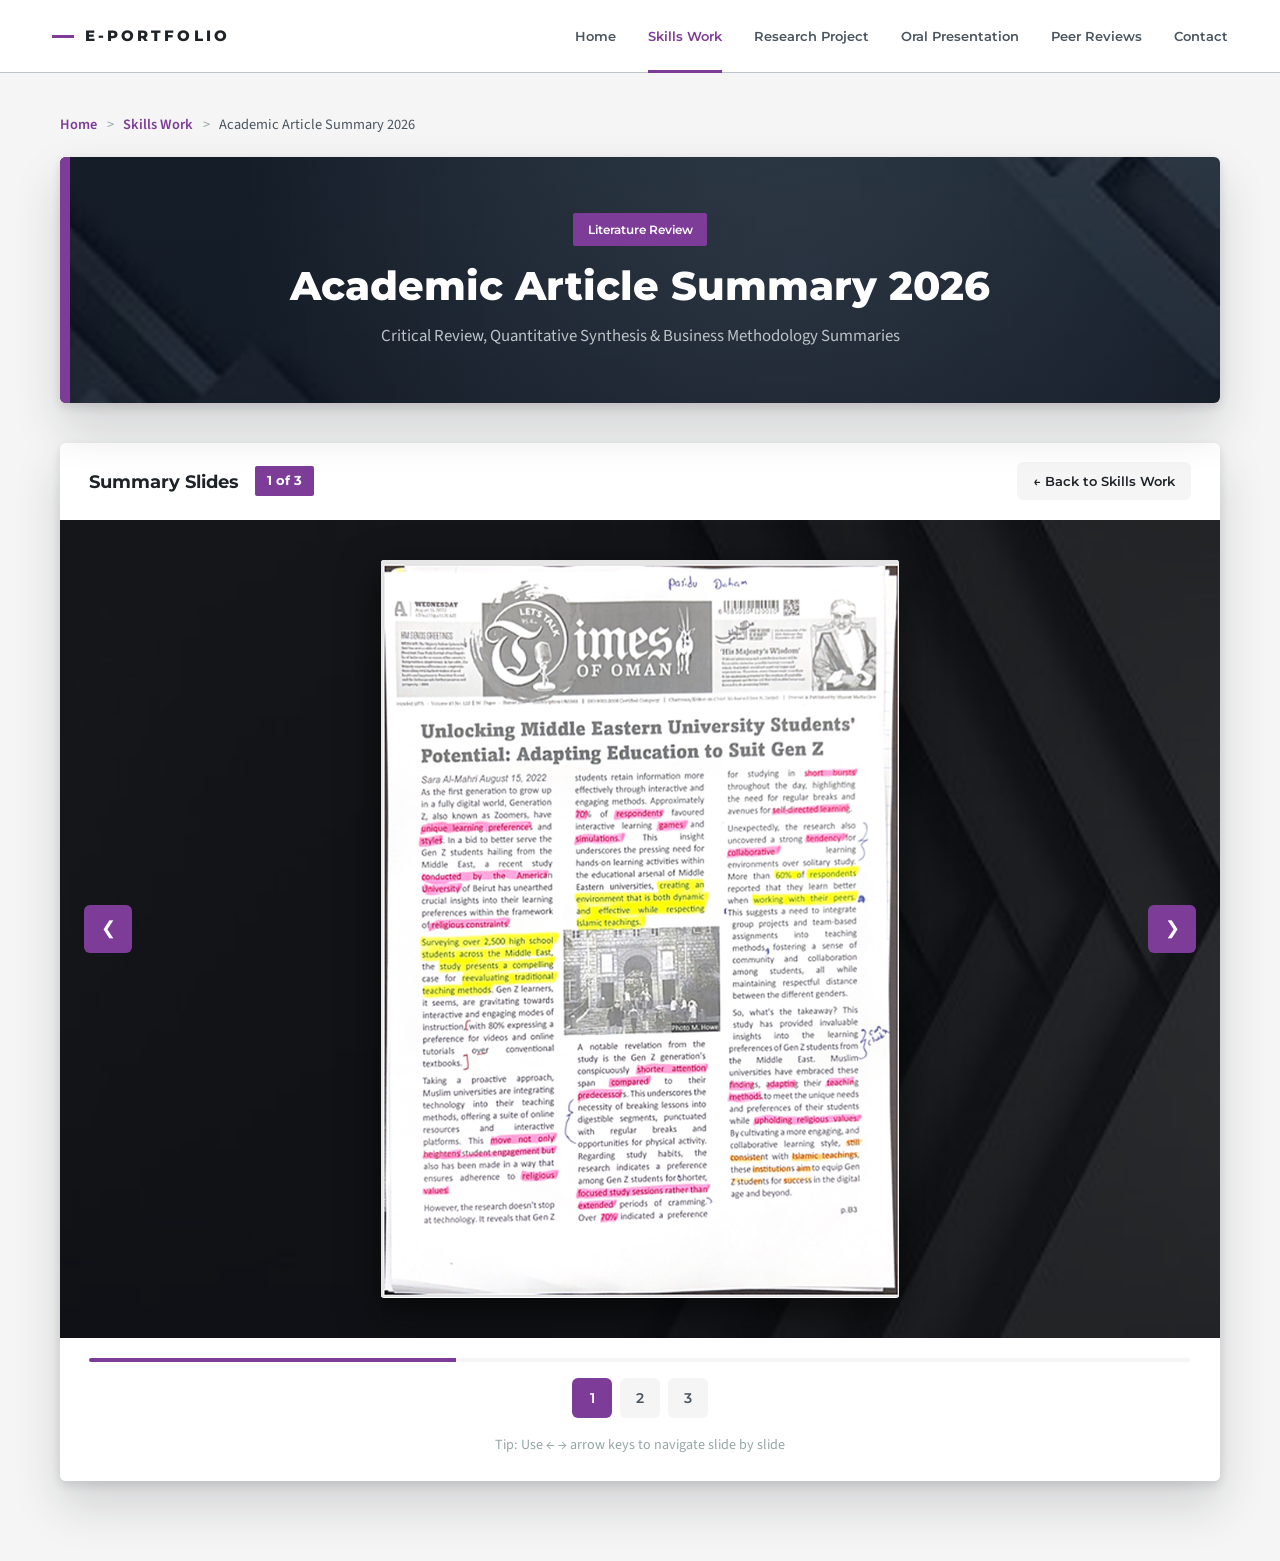
==== academic-summary.html @ 70c5aedc "Build multi-page academic e-portfolio Adds the complete responsive e-portfolio with shared styling, " ====
<!DOCTYPE html>
<html lang="en">
<head>
  <meta charset="UTF-8" />
  <meta name="viewport" content="width=device-width, initial-scale=1.0" />
  <title>Academic Article Summary (2026) | Pasidu Daham Senasighe</title>

  <link rel="preconnect" href="https://fonts.googleapis.com" />
  <link rel="preconnect" href="https://fonts.gstatic.com" crossorigin />
  <link href="https://fonts.googleapis.com/css2?family=Montserrat:wght@500;600;700;800&family=Source+Sans+3:wght@400;500;600;700&display=swap" rel="stylesheet" />

  <link rel="stylesheet" href="style.css" />
</head>
<body>

  

  <header class="navbar" id="navbar">
    <div class="nav-container">
      <nav class="nav-links" id="navLinks" aria-label="Main Navigation">
        <a href="index.html" class="nav-link">Home</a>
        <a href="skills-work.html" class="nav-link active">Skills Work</a>
        <a href="research-project.html" class="nav-link">Research Project</a>
        <a href="oral-presentation.html" class="nav-link">Oral Presentation</a>
        <a href="peer-reviews.html" class="nav-link">Peer Reviews</a>
        <a href="contact.html" class="nav-link">Contact</a>
      </nav>

      <div class="nav-brand">
        <a href="index.html" class="brand-link">
          <span class="brand-title">E-PORTFOLIO</span>
        </a>
      </div>

      <button class="menu-toggle" id="menuToggle" aria-label="Toggle navigation menu" aria-expanded="false">
        <span class="bar"></span>
        <span class="bar"></span>
        <span class="bar"></span>
      </button>
    </div>
  </header>

  <main class="page-wrapper">
    <div class="content-container">
      
      <!-- Breadcrumb Navigation -->
      <nav class="breadcrumb-nav" aria-label="Breadcrumb">
        <a href="index.html">Home</a>
        <span class="breadcrumb-separator">&gt;</span>
        <a href="skills-work.html">Skills Work</a>
        <span class="breadcrumb-separator">&gt;</span>
        <span>Academic Article Summary 2026</span>
      </nav>

      <div class="page-header-center">
        <span class="page-title-badge">Literature Review</span>
        <h1 class="page-tagline">Academic Article Summary 2026</h1>
        <p class="page-subtext">Critical Review, Quantitative Synthesis & Business Methodology Summaries</p>
      </div>

      <!-- Slide-by-Slide Container for 3 Summaries -->
      <div class="slide-deck-container doc-deck" id="academicSummaryDeck">
        <div class="slide-deck-header">
          <div class="slide-deck-title-group">
            <h2 class="deck-title">Summary Slides</h2>
            <span class="deck-counter">1 of 3</span>
          </div>

          <div class="deck-actions">
            <a href="skills-work.html" class="deck-btn">&larr; Back to Skills Work</a>
          </div>
        </div>

        <div class="slide-stage">
          <button type="button" class="stage-arrow left" aria-label="Previous Summary Part">&#10094;</button>

          <div class="slide-display-frame">
            <img 
              src="images/sum1.png" 
              alt="Academic Article Summary - Part 1" 
              class="slide-real-img"
            />
            
            <div class="slide-placeholder-card" style="display: none;">
              <div class="placeholder-icon">📑</div>
              <h3 class="placeholder-title">Academic Article Summary - Part 1</h3>
              <div class="placeholder-path">Path: images/sum1.png</div>
              <p class="placeholder-hint">
                Add your summary images <code>sum1.png</code>, <code>sum2.png</code>, <code>sum3.png</code> into the <code>images/</code> folder to display each part slide by slide.
              </p>
            </div>
          </div>

          <button type="button" class="stage-arrow right" aria-label="Next Summary Part">&#10095;</button>
        </div>

        <div class="slide-deck-footer">
          <div class="deck-progress-bar">
            <div class="deck-progress-fill" style="width: 33.33%;"></div>
          </div>

          <div class="deck-thumbs-strip">
            <!-- Buttons generated dynamically by script.js -->
          </div>

          <div class="deck-keyboard-tip">Tip: Use &larr; &rarr; arrow keys to navigate slide by slide</div>
        </div>
      </div>

    </div>
  </main>

  <script src="script.js"></script>
  <script>
    document.addEventListener('DOMContentLoaded', () => {
      initSlideDeck('academicSummaryDeck', [
        { filename: 'sum1.png', label: 'Academic Article Summary - Part 1' },
        { filename: 'sum2.png', label: 'Academic Article Summary - Part 2' },
        { filename: 'sum3.png', label: 'Academic Article Summary - Part 3' }
      ]);
    });
  </script>
</body>
</html>
---- style.css ----
/* ==========================================================================
   E-PORTFOLIO — Professional Theme (static, no animation / blur / glass)
   Palette: #FFFFFF  #F5F5F5  #BDC3C7  #95A5A6  #7D3C98
   Backgrounds: images/bg-1.jpg (navy), bg-2.jpg (charcoal), bg-3.jpg (mono)
   ========================================================================== */
*,*::before,*::after{box-sizing:border-box;margin:0;padding:0}
:root{
  --white:#FFFFFF; --paper:#F5F5F5; --silver:#BDC3C7; --slate:#95A5A6; --purple:#7D3C98;
  --purple-dark:#5E2C75; --ink:#1E2328; --ink-soft:#4A5560;
  --font-head:'Montserrat','Segoe UI',Arial,sans-serif;
  --font-body:'Source Sans 3','Segoe UI',Arial,sans-serif;
  --shadow-sm:0 2px 6px rgba(20,25,30,.08),0 8px 20px rgba(20,25,30,.06);
  --shadow-lg:0 4px 10px rgba(20,25,30,.12),0 24px 48px rgba(20,25,30,.16);
  --r:6px;
}
html{font-size:16px}
body{font-family:var(--font-body);background:var(--paper);color:var(--ink);line-height:1.7;min-height:100vh;display:flex;flex-direction:column;-webkit-font-smoothing:antialiased}
a{color:inherit;text-decoration:none}
img{max-width:100%}

/* ---------- Navbar (clean line style) ---------- */
.navbar{position:sticky;top:0;z-index:1000;background:var(--white);border-bottom:1px solid var(--silver)}
.nav-container{max-width:1240px;margin:0 auto;padding:0 2rem;height:72px;display:flex;align-items:center;justify-content:space-between;flex-direction:row-reverse}
.brand-link{display:flex;align-items:center;gap:.7rem}
.brand-link::before{content:"";width:22px;height:3px;background:var(--purple)}
.brand-title{font-family:var(--font-head);font-weight:800;font-size:.95rem;letter-spacing:.2em;color:var(--ink)}
.nav-links{display:flex;gap:2rem;align-items:stretch;height:100%}
.nav-link{position:relative;display:flex;align-items:center;font-family:var(--font-head);font-weight:600;font-size:.84rem;color:var(--ink-soft);padding:0;transition:color .15s}
.nav-link::after{content:"";position:absolute;left:0;right:0;bottom:-1px;height:3px;background:var(--purple);transform:scaleX(0);transition:transform .15s}
.nav-link:hover{color:var(--purple)}
.nav-link:hover::after,.nav-link.active::after{transform:scaleX(1)}
.nav-link.active{color:var(--purple)}
.menu-toggle{display:none;background:none;border:0;cursor:pointer;flex-direction:column;gap:5px;padding:6px}
.menu-toggle .bar{display:block;width:24px;height:2px;background:var(--ink)}

/* ---------- Layout ---------- */
.page-wrapper{flex:1;padding:2.5rem 1.5rem 5rem}
.content-container{max-width:1160px;margin:0 auto}
.contact-container{max-width:760px}

/* ---------- Page header band (background 1) ---------- */
.page-header-center{position:relative;text-align:center;padding:3.5rem 2rem 3.25rem;margin-bottom:2.5rem;border-radius:var(--r);color:var(--white);background:linear-gradient(rgba(16,22,32,.55),rgba(16,22,32,.7)),url('images/bg-1.jpg') center/cover no-repeat;box-shadow:var(--shadow-lg);overflow:hidden}
.page-header-center::before{content:"";position:absolute;left:0;top:0;bottom:0;width:10px;background:var(--purple)}
.page-title-badge{display:inline-block;font-family:var(--font-head);font-size:.78rem;font-weight:600;color:var(--white);background:var(--purple);padding:.35rem .9rem;border-radius:2px;margin-bottom:1.1rem}
.page-title,.page-tagline{font-family:var(--font-head);font-weight:800;line-height:1.15;color:var(--white)}
.page-title{font-size:clamp(2rem,4.5vw,3rem)}
.page-tagline{font-size:clamp(1.7rem,3.6vw,2.5rem)}
.page-subtext{margin-top:.8rem;color:var(--silver);font-size:1.05rem}
.breadcrumb-nav{display:flex;gap:.6rem;font-size:.9rem;color:var(--ink-soft);margin-bottom:1.25rem}
.breadcrumb-nav a{color:var(--purple);font-weight:600}
.breadcrumb-nav a:hover{text-decoration:underline}
.breadcrumb-separator{color:var(--slate)}

/* ---------- Home / About ---------- */
.about-grid{display:grid;grid-template-columns:340px 1fr;gap:3rem;align-items:start;background:var(--white);padding:2.5rem;border-radius:var(--r);box-shadow:var(--shadow-sm)}
.profile-card{background:#16181b url('images/bg-3.jpg') center/cover no-repeat;padding:1.25rem;border-radius:var(--r);box-shadow:var(--shadow-lg)}
.profile-img{display:block;width:100%;aspect-ratio:3/4;object-fit:cover;object-position:center top;border-radius:3px;image-rendering:auto}
.bio-block{margin-bottom:1.75rem}
.bio-intro{font-size:1.15rem;color:var(--ink)}
.bio-block p{color:var(--ink-soft);max-width:70ch}
.bio-intro strong,.bio-block strong{color:var(--purple-dark);font-weight:700}
.sub-heading{font-family:var(--font-head);font-size:.95rem;font-weight:700;color:var(--purple);margin-bottom:.5rem}
.about-footer-actions{display:flex;align-items:center;justify-content:space-between;flex-wrap:wrap;gap:1.25rem;margin-top:2rem}
.pill-btn,.submit-btn{font-family:var(--font-head);font-weight:700;font-size:.9rem;color:var(--white);background:var(--purple);padding:.9rem 1.8rem;border:0;border-radius:var(--r);cursor:pointer;box-shadow:var(--shadow-sm);transition:background .15s}
.pill-btn:hover,.submit-btn:hover{background:var(--purple-dark)}
.social-links-row{display:flex;gap:.6rem}
.social-icon-btn{width:44px;height:44px;display:flex;align-items:center;justify-content:center;border-radius:var(--r);background:var(--white);color:var(--ink-soft);box-shadow:var(--shadow-sm);transition:background .15s,color .15s}
.social-icon-btn:hover{background:var(--purple);color:var(--white)}

/* ---------- Cards (background 3) ---------- */
.project-cards-grid{display:grid;gap:1.75rem}
.project-cards-grid.three-cards{grid-template-columns:repeat(3,1fr)}
.project-card-link{display:block}
.project-card-box{position:relative;min-height:230px;padding:2rem 1.75rem;display:flex;flex-direction:column;justify-content:flex-end;gap:.5rem;border-radius:var(--r);color:var(--white);background:linear-gradient(rgba(10,10,12,.35),rgba(10,10,12,.78)),url('images/bg-3.jpg') center/cover no-repeat;box-shadow:var(--shadow-lg);overflow:hidden;transition:box-shadow .2s}
.project-card-box::after{content:"";position:absolute;left:0;right:0;bottom:0;height:5px;background:var(--purple)}
.project-card-link:hover .project-card-box{box-shadow:0 8px 14px rgba(20,25,30,.2),0 32px 56px rgba(125,60,152,.28)}
.card-badge{align-self:flex-start;font-family:var(--font-head);font-size:.74rem;font-weight:600;color:var(--white);background:var(--purple);padding:.3rem .75rem;border-radius:2px}
.card-title{font-family:var(--font-head);font-size:1.4rem;font-weight:700;line-height:1.25}
.card-year{color:var(--silver);font-size:.95rem}

/* ---------- Slide decks ---------- */
.slide-deck-container{width:100%;background:var(--white);border-radius:var(--r);box-shadow:var(--shadow-lg);overflow:hidden;margin-top:1rem}
.slide-deck-header{padding:1.2rem 1.8rem;background:var(--white);display:flex;align-items:center;justify-content:space-between;gap:1rem;flex-wrap:wrap}
.slide-deck-title-group{display:flex;align-items:center;gap:1rem}
.deck-title{font-family:var(--font-head);font-size:1.15rem;font-weight:700;color:var(--ink)}
.deck-counter{font-family:var(--font-head);font-size:.8rem;font-weight:700;color:var(--white);background:var(--purple);padding:.25rem .75rem;border-radius:2px}
.deck-actions{display:flex;align-items:center;gap:.75rem}
.deck-btn{font-family:var(--font-head);font-size:.82rem;font-weight:600;color:var(--ink);background:var(--paper);padding:.5rem 1rem;border-radius:var(--r);cursor:pointer;transition:background .15s,color .15s}
.deck-btn:hover{background:var(--purple);color:var(--white)}

/* Oral-presentation stage sizes are unchanged from the original */
.slide-stage{position:relative;min-height:520px;max-height:75vh;display:flex;align-items:center;justify-content:center;padding:2rem;background:#101215 url('images/bg-3.jpg') center/cover no-repeat;overflow:hidden}
.slide-stage::before{content:"";position:absolute;inset:0;background:rgba(10,12,16,.72)}
.slide-display-frame{position:relative;max-width:100%;max-height:68vh;display:flex;flex-direction:column;align-items:center;justify-content:center}
.slide-real-img{max-width:100%;max-height:68vh;object-fit:contain;border-radius:3px;box-shadow:0 14px 40px rgba(0,0,0,.6)}
/* Document decks (essay, schedule, summary): show the sharpened images larger */
.doc-deck .slide-stage{max-height:none;min-height:0;padding:2.5rem 2rem}
.doc-deck .slide-display-frame{max-height:none}
.doc-deck .slide-real-img{height:auto;max-height:82vh;width:auto;max-width:min(100%,860px);background:var(--white)}

.stage-arrow{position:absolute;top:50%;transform:translateY(-50%);z-index:2;width:48px;height:48px;border:0;border-radius:var(--r);background:var(--purple);color:var(--white);font-size:1.1rem;cursor:pointer;transition:background .15s}
.stage-arrow:hover{background:var(--purple-dark)}
.stage-arrow.left{left:1.5rem}.stage-arrow.right{right:1.5rem}
.slide-deck-footer{padding:1.25rem 1.8rem 1.5rem;background:var(--white)}
.deck-progress-bar{height:4px;background:var(--paper);border-radius:2px;overflow:hidden;margin-bottom:1rem}
.deck-progress-fill{height:100%;background:var(--purple)}
.deck-thumbs-strip{display:flex;flex-wrap:wrap;gap:.5rem;justify-content:center}
.deck-thumb-btn{min-width:40px;height:40px;padding:0 .6rem;border:0;border-radius:var(--r);background:var(--paper);color:var(--ink-soft);font-family:var(--font-head);font-weight:600;font-size:.85rem;cursor:pointer;transition:background .15s,color .15s}
.deck-thumb-btn:hover{background:var(--silver);color:var(--ink)}
.deck-thumb-btn.active{background:var(--purple);color:var(--white)}
.deck-keyboard-tip{margin-top:1rem;text-align:center;font-size:.88rem;color:var(--slate)}
.slide-placeholder-card{width:600px;max-width:90vw;background:var(--white);border-radius:var(--r);padding:3rem 2rem;text-align:center;display:flex;flex-direction:column;align-items:center;gap:.8rem;box-shadow:var(--shadow-lg)}
.placeholder-icon{font-size:2.2rem}
.placeholder-title{font-family:var(--font-head);font-size:1.15rem;color:var(--ink)}
.placeholder-path{font-size:.85rem;color:var(--purple);background:var(--paper);padding:.3rem .7rem;border-radius:3px}
.placeholder-hint{font-size:.9rem;color:var(--ink-soft)}

/* ---------- Contact ---------- */
.contact-form{background:var(--white);padding:2.5rem;border-radius:var(--r);box-shadow:var(--shadow-lg)}
.form-group{margin-bottom:1.4rem}
.form-label{display:block;font-family:var(--font-head);font-weight:600;font-size:.85rem;color:var(--ink);margin-bottom:.45rem}
.form-input,.form-textarea{width:100%;font-family:var(--font-body);font-size:1rem;color:var(--ink);background:var(--paper);border:0;outline:0;border-radius:var(--r);padding:.9rem 1rem;transition:background .15s}
.form-input:focus,.form-textarea:focus{background:#ECEEEF}
.form-textarea{resize:vertical}
.form-submit-row{display:flex;justify-content:flex-end}
.form-status{margin-top:1rem;font-size:.95rem;padding:0;border-radius:var(--r)}
.form-status.success{padding:.9rem 1rem;color:#1d5a34;background:#e3f3e9}
.form-status.error{padding:.9rem 1rem;color:#8a2230;background:#f8e3e6}

/* ---------- Back to top ---------- */
.back-to-top-btn{position:fixed;right:1.5rem;bottom:1.5rem;width:46px;height:46px;border:0;border-radius:var(--r);background:var(--purple);color:var(--white);display:none;align-items:center;justify-content:center;cursor:pointer;box-shadow:var(--shadow-lg);z-index:900}
.back-to-top-btn.visible{display:flex}

/* ---------- Responsive ---------- */
@media (max-width:1024px){
  .about-grid{grid-template-columns:280px 1fr;gap:2rem}
  .project-cards-grid.three-cards{grid-template-columns:repeat(2,1fr)}
}
@media (max-width:768px){
  .nav-container{padding:0 1.25rem}
  .menu-toggle{display:flex}
  .nav-links{position:fixed;top:72px;left:0;width:100%;height:auto;background:var(--white);border-bottom:1px solid var(--silver);flex-direction:column;align-items:flex-start;gap:0;padding:.5rem 1.25rem 1rem;display:none}
  .nav-link{width:100%;padding:.9rem 0;border-bottom:1px solid var(--paper)}
  .nav-link::after{display:none}
  .nav-link.active{color:var(--purple)}
  .nav-links.nav-open{display:flex}
  .about-grid{grid-template-columns:1fr;padding:1.5rem}
  .profile-card{max-width:300px;margin:0 auto}
  .project-cards-grid.three-cards{grid-template-columns:1fr}
  .slide-stage{min-height:380px;padding:1rem}
  .doc-deck .slide-stage{min-height:0}
  .stage-arrow{width:40px;height:40px}.stage-arrow.left{left:.5rem}.stage-arrow.right{right:.5rem}
  .contact-form{padding:1.75rem 1.25rem}
  .page-header-center{padding:2.5rem 1.25rem}
}
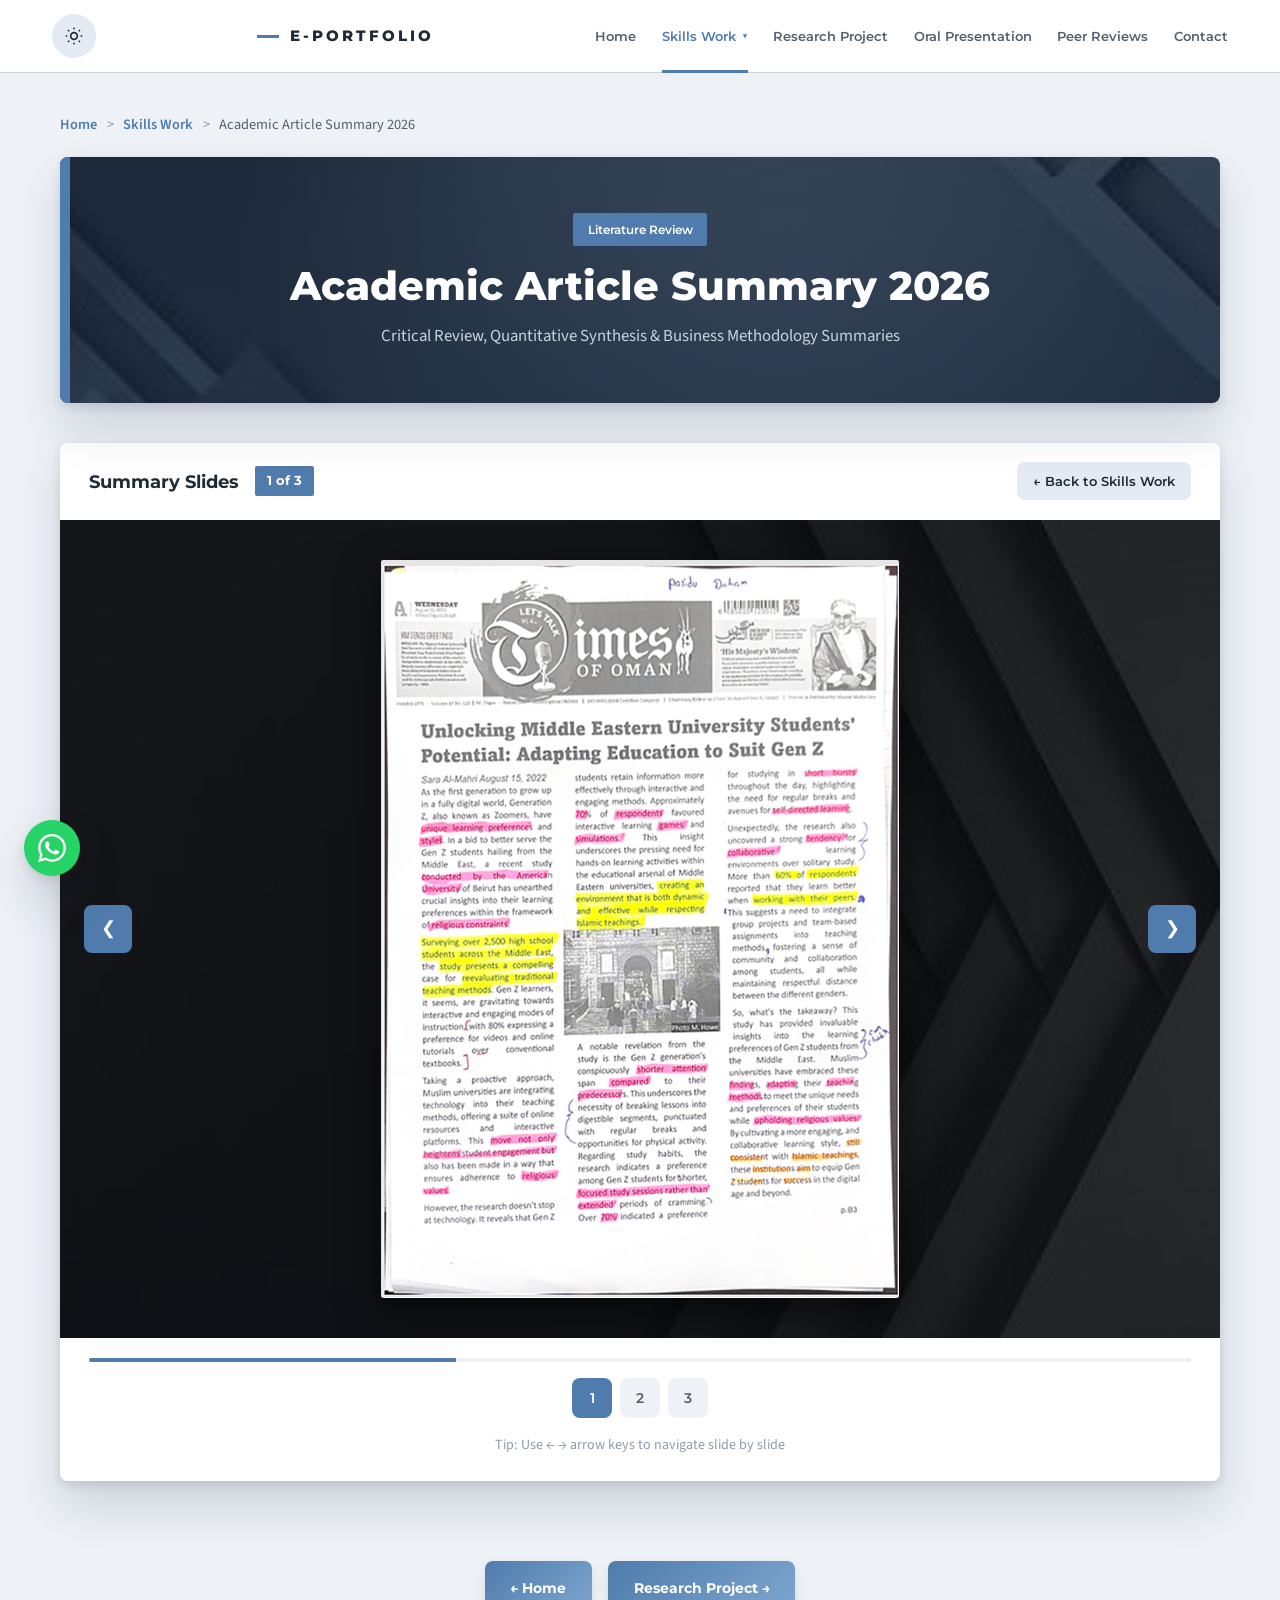
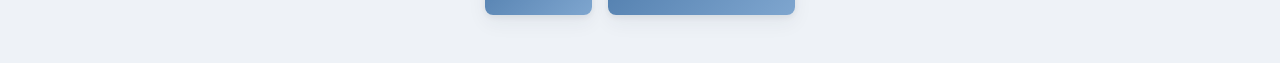
==== commit 23ca9427: "Add theme switcher and navigation enhancements Introduces persistent light/dark themes, Skills Work " ====
--- a/academic-summary.html
+++ b/academic-summary.html
@@ -9,6 +9,7 @@
   <link rel="preconnect" href="https://fonts.gstatic.com" crossorigin />
   <link href="https://fonts.googleapis.com/css2?family=Montserrat:wght@500;600;700;800&family=Source+Sans+3:wght@400;500;600;700&display=swap" rel="stylesheet" />
 
+  <script>try{var t=localStorage.getItem("theme");document.documentElement.setAttribute("data-theme",t||(matchMedia("(prefers-color-scheme: dark)").matches?"dark":"light"))}catch(e){}</script>
   <link rel="stylesheet" href="style.css" />
 </head>
 <body>
--- a/style.css
+++ b/style.css
@@ -4,14 +4,27 @@
    Backgrounds: images/bg-1.jpg (navy), bg-2.jpg (charcoal), bg-3.jpg (mono)
    ========================================================================== */
 *,*::before,*::after{box-sizing:border-box;margin:0;padding:0}
+/* ===== THEME TOKENS (edit colours here only) ===== */
 :root{
-  --white:#FFFFFF; --paper:#F5F5F5; --silver:#BDC3C7; --slate:#95A5A6; --purple:#7D3C98;
-  --purple-dark:#5E2C75; --ink:#1E2328; --ink-soft:#4A5560;
+  --white:#FFFFFF; --paper:#EEF2F7; --silver:#C9D3DF; --slate:#8E9BAA;
+  --purple:#4F7CAC; --purple-dark:#3A6090;       /* "purple" vars now hold the primary BLUE */
+  --ink:#1F2A37; --ink-soft:#52606F;
+  --surface:#FFFFFF; --surface-2:#E3EAF3; --line:#C9D3DF;
+  --hero-1:rgba(31,45,66,.55); --hero-2:rgba(31,45,66,.72);
   --font-head:'Montserrat','Segoe UI',Arial,sans-serif;
   --font-body:'Source Sans 3','Segoe UI',Arial,sans-serif;
-  --shadow-sm:0 2px 6px rgba(20,25,30,.08),0 8px 20px rgba(20,25,30,.06);
-  --shadow-lg:0 4px 10px rgba(20,25,30,.12),0 24px 48px rgba(20,25,30,.16);
-  --r:6px;
+  --shadow-sm:0 2px 6px rgba(31,45,66,.08),0 8px 20px rgba(31,45,66,.06);
+  --shadow-lg:0 4px 10px rgba(31,45,66,.12),0 24px 48px rgba(31,45,66,.16);
+  --r:8px;
+}
+[data-theme="dark"]{
+  --white:#1B2430; --paper:#121922; --silver:#34414F; --slate:#7F8FA3;
+  --purple:#6FA3D8; --purple-dark:#8FB9E6;
+  --ink:#E7EDF4; --ink-soft:#A9B6C4;
+  --surface:#1B2430; --surface-2:#243140; --line:#34414F;
+  --hero-1:rgba(8,12,18,.6); --hero-2:rgba(8,12,18,.82);
+  --shadow-sm:0 2px 6px rgba(0,0,0,.35),0 8px 20px rgba(0,0,0,.25);
+  --shadow-lg:0 4px 10px rgba(0,0,0,.45),0 24px 48px rgba(0,0,0,.4);
 }
 html{font-size:16px}
 body{font-family:var(--font-body);background:var(--paper);color:var(--ink);line-height:1.7;min-height:100vh;display:flex;flex-direction:column;-webkit-font-smoothing:antialiased}
@@ -39,10 +52,10 @@
 .contact-container{max-width:760px}
 
 /* ---------- Page header band (background 1) ---------- */
-.page-header-center{position:relative;text-align:center;padding:3.5rem 2rem 3.25rem;margin-bottom:2.5rem;border-radius:var(--r);color:var(--white);background:linear-gradient(rgba(16,22,32,.55),rgba(16,22,32,.7)),url('images/bg-1.jpg') center/cover no-repeat;box-shadow:var(--shadow-lg);overflow:hidden}
+.page-header-center{position:relative;text-align:center;padding:3.5rem 2rem 3.25rem;margin-bottom:2.5rem;border-radius:var(--r);color:#fff;background:linear-gradient(var(--hero-1),var(--hero-2)),url('images/bg-1.jpg') center/cover no-repeat;box-shadow:var(--shadow-lg);overflow:hidden}
 .page-header-center::before{content:"";position:absolute;left:0;top:0;bottom:0;width:10px;background:var(--purple)}
-.page-title-badge{display:inline-block;font-family:var(--font-head);font-size:.78rem;font-weight:600;color:var(--white);background:var(--purple);padding:.35rem .9rem;border-radius:2px;margin-bottom:1.1rem}
-.page-title,.page-tagline{font-family:var(--font-head);font-weight:800;line-height:1.15;color:var(--white)}
+.page-title-badge{display:inline-block;font-family:var(--font-head);font-size:.78rem;font-weight:600;color:#fff;background:var(--purple);padding:.35rem .9rem;border-radius:2px;margin-bottom:1.1rem}
+.page-title,.page-tagline{font-family:var(--font-head);font-weight:800;line-height:1.15;color:#fff}
 .page-title{font-size:clamp(2rem,4.5vw,3rem)}
 .page-tagline{font-size:clamp(1.7rem,3.6vw,2.5rem)}
 .page-subtext{margin-top:.8rem;color:var(--silver);font-size:1.05rem}
@@ -61,20 +74,20 @@
 .bio-intro strong,.bio-block strong{color:var(--purple-dark);font-weight:700}
 .sub-heading{font-family:var(--font-head);font-size:.95rem;font-weight:700;color:var(--purple);margin-bottom:.5rem}
 .about-footer-actions{display:flex;align-items:center;justify-content:space-between;flex-wrap:wrap;gap:1.25rem;margin-top:2rem}
-.pill-btn,.submit-btn{font-family:var(--font-head);font-weight:700;font-size:.9rem;color:var(--white);background:var(--purple);padding:.9rem 1.8rem;border:0;border-radius:var(--r);cursor:pointer;box-shadow:var(--shadow-sm);transition:background .15s}
+.pill-btn,.submit-btn{font-family:var(--font-head);font-weight:700;font-size:.9rem;color:#fff;background:var(--purple);padding:.9rem 1.8rem;border:0;border-radius:var(--r);cursor:pointer;box-shadow:var(--shadow-sm);transition:background .15s}
 .pill-btn:hover,.submit-btn:hover{background:var(--purple-dark)}
 .social-links-row{display:flex;gap:.6rem}
 .social-icon-btn{width:44px;height:44px;display:flex;align-items:center;justify-content:center;border-radius:var(--r);background:var(--white);color:var(--ink-soft);box-shadow:var(--shadow-sm);transition:background .15s,color .15s}
-.social-icon-btn:hover{background:var(--purple);color:var(--white)}
+.social-icon-btn:hover{background:var(--purple);color:#fff}
 
 /* ---------- Cards (background 3) ---------- */
 .project-cards-grid{display:grid;gap:1.75rem}
 .project-cards-grid.three-cards{grid-template-columns:repeat(3,1fr)}
 .project-card-link{display:block}
-.project-card-box{position:relative;min-height:230px;padding:2rem 1.75rem;display:flex;flex-direction:column;justify-content:flex-end;gap:.5rem;border-radius:var(--r);color:var(--white);background:linear-gradient(rgba(10,10,12,.35),rgba(10,10,12,.78)),url('images/bg-3.jpg') center/cover no-repeat;box-shadow:var(--shadow-lg);overflow:hidden;transition:box-shadow .2s}
+.project-card-box{position:relative;min-height:230px;padding:2rem 1.75rem;display:flex;flex-direction:column;justify-content:flex-end;gap:.5rem;border-radius:var(--r);color:#fff;background:linear-gradient(rgba(10,10,12,.35),rgba(10,10,12,.78)),url('images/bg-3.jpg') center/cover no-repeat;box-shadow:var(--shadow-lg);overflow:hidden;transition:box-shadow .2s}
 .project-card-box::after{content:"";position:absolute;left:0;right:0;bottom:0;height:5px;background:var(--purple)}
-.project-card-link:hover .project-card-box{box-shadow:0 8px 14px rgba(20,25,30,.2),0 32px 56px rgba(125,60,152,.28)}
-.card-badge{align-self:flex-start;font-family:var(--font-head);font-size:.74rem;font-weight:600;color:var(--white);background:var(--purple);padding:.3rem .75rem;border-radius:2px}
+.project-card-link:hover .project-card-box{box-shadow:0 8px 14px rgba(20,25,30,.2),0 32px 56px rgba(79,124,172,.3)}
+.card-badge{align-self:flex-start;font-family:var(--font-head);font-size:.74rem;font-weight:600;color:#fff;background:var(--purple);padding:.3rem .75rem;border-radius:2px}
 .card-title{font-family:var(--font-head);font-size:1.4rem;font-weight:700;line-height:1.25}
 .card-year{color:var(--silver);font-size:.95rem}
 
@@ -83,10 +96,10 @@
 .slide-deck-header{padding:1.2rem 1.8rem;background:var(--white);display:flex;align-items:center;justify-content:space-between;gap:1rem;flex-wrap:wrap}
 .slide-deck-title-group{display:flex;align-items:center;gap:1rem}
 .deck-title{font-family:var(--font-head);font-size:1.15rem;font-weight:700;color:var(--ink)}
-.deck-counter{font-family:var(--font-head);font-size:.8rem;font-weight:700;color:var(--white);background:var(--purple);padding:.25rem .75rem;border-radius:2px}
+.deck-counter{font-family:var(--font-head);font-size:.8rem;font-weight:700;color:#fff;background:var(--purple);padding:.25rem .75rem;border-radius:2px}
 .deck-actions{display:flex;align-items:center;gap:.75rem}
-.deck-btn{font-family:var(--font-head);font-size:.82rem;font-weight:600;color:var(--ink);background:var(--paper);padding:.5rem 1rem;border-radius:var(--r);cursor:pointer;transition:background .15s,color .15s}
-.deck-btn:hover{background:var(--purple);color:var(--white)}
+.deck-btn{font-family:var(--font-head);font-size:.82rem;font-weight:600;color:var(--ink);background:var(--surface-2);padding:.5rem 1rem;border-radius:var(--r);cursor:pointer;transition:background .15s,color .15s}
+.deck-btn:hover{background:var(--purple);color:#fff}
 
 /* Oral-presentation stage sizes are unchanged from the original */
 .slide-stage{position:relative;min-height:520px;max-height:75vh;display:flex;align-items:center;justify-content:center;padding:2rem;background:#101215 url('images/bg-3.jpg') center/cover no-repeat;overflow:hidden}
@@ -98,7 +111,7 @@
 .doc-deck .slide-display-frame{max-height:none}
 .doc-deck .slide-real-img{height:auto;max-height:82vh;width:auto;max-width:min(100%,860px);background:var(--white)}
 
-.stage-arrow{position:absolute;top:50%;transform:translateY(-50%);z-index:2;width:48px;height:48px;border:0;border-radius:var(--r);background:var(--purple);color:var(--white);font-size:1.1rem;cursor:pointer;transition:background .15s}
+.stage-arrow{position:absolute;top:50%;transform:translateY(-50%);z-index:2;width:48px;height:48px;border:0;border-radius:var(--r);background:var(--purple);color:#fff;font-size:1.1rem;cursor:pointer;transition:background .15s}
 .stage-arrow:hover{background:var(--purple-dark)}
 .stage-arrow.left{left:1.5rem}.stage-arrow.right{right:1.5rem}
 .slide-deck-footer{padding:1.25rem 1.8rem 1.5rem;background:var(--white)}
@@ -107,7 +120,7 @@
 .deck-thumbs-strip{display:flex;flex-wrap:wrap;gap:.5rem;justify-content:center}
 .deck-thumb-btn{min-width:40px;height:40px;padding:0 .6rem;border:0;border-radius:var(--r);background:var(--paper);color:var(--ink-soft);font-family:var(--font-head);font-weight:600;font-size:.85rem;cursor:pointer;transition:background .15s,color .15s}
 .deck-thumb-btn:hover{background:var(--silver);color:var(--ink)}
-.deck-thumb-btn.active{background:var(--purple);color:var(--white)}
+.deck-thumb-btn.active{background:var(--purple);color:#fff}
 .deck-keyboard-tip{margin-top:1rem;text-align:center;font-size:.88rem;color:var(--slate)}
 .slide-placeholder-card{width:600px;max-width:90vw;background:var(--white);border-radius:var(--r);padding:3rem 2rem;text-align:center;display:flex;flex-direction:column;align-items:center;gap:.8rem;box-shadow:var(--shadow-lg)}
 .placeholder-icon{font-size:2.2rem}
@@ -120,15 +133,15 @@
 .form-group{margin-bottom:1.4rem}
 .form-label{display:block;font-family:var(--font-head);font-weight:600;font-size:.85rem;color:var(--ink);margin-bottom:.45rem}
 .form-input,.form-textarea{width:100%;font-family:var(--font-body);font-size:1rem;color:var(--ink);background:var(--paper);border:0;outline:0;border-radius:var(--r);padding:.9rem 1rem;transition:background .15s}
-.form-input:focus,.form-textarea:focus{background:#ECEEEF}
+.form-input:focus,.form-textarea:focus{background:var(--surface-2)}
 .form-textarea{resize:vertical}
 .form-submit-row{display:flex;justify-content:flex-end}
 .form-status{margin-top:1rem;font-size:.95rem;padding:0;border-radius:var(--r)}
-.form-status.success{padding:.9rem 1rem;color:#1d5a34;background:#e3f3e9}
-.form-status.error{padding:.9rem 1rem;color:#8a2230;background:#f8e3e6}
+.form-status.success{padding:.9rem 1rem;color:#1d5a34;background:#dff1e6}
+.form-status.error{padding:.9rem 1rem;color:#8a2230;background:#f7e0e4}
 
 /* ---------- Back to top ---------- */
-.back-to-top-btn{position:fixed;right:1.5rem;bottom:1.5rem;width:46px;height:46px;border:0;border-radius:var(--r);background:var(--purple);color:var(--white);display:none;align-items:center;justify-content:center;cursor:pointer;box-shadow:var(--shadow-lg);z-index:900}
+.back-to-top-btn{position:fixed;right:1.5rem;bottom:1.5rem;width:46px;height:46px;border:0;border-radius:var(--r);background:var(--purple);color:#fff;display:none;align-items:center;justify-content:center;cursor:pointer;box-shadow:var(--shadow-lg);z-index:900}
 .back-to-top-btn.visible{display:flex}
 
 /* ---------- Responsive ---------- */
@@ -152,4 +165,74 @@
   .stage-arrow{width:40px;height:40px}.stage-arrow.left{left:.5rem}.stage-arrow.right{right:.5rem}
   .contact-form{padding:1.75rem 1.25rem}
   .page-header-center{padding:2.5rem 1.25rem}
-}+}
+/* ==========================================================================
+   NEW FEATURES (theme switch, dropdown, liquid buttons, page nav, WhatsApp)
+   ========================================================================== */
+body{transition:background .35s,color .35s}
+.navbar,.about-grid,.contact-form,.slide-deck-container,.slide-deck-header,.slide-deck-footer{transition:background .35s,border-color .35s}
+.nav-links{gap:1.6rem}
+.nav-actions{display:flex;align-items:center;gap:.6rem}
+
+/* Theme toggle */
+.theme-toggle{width:44px;height:44px;border:0;border-radius:50%;cursor:pointer;background:var(--surface-2);color:var(--ink);display:flex;align-items:center;justify-content:center;transition:transform .4s,background .25s}
+.theme-toggle:hover{transform:rotate(25deg) scale(1.08);background:var(--purple);color:#fff}
+.theme-toggle .ico-moon{display:none}
+[data-theme="dark"] .theme-toggle .ico-sun{display:none}
+[data-theme="dark"] .theme-toggle .ico-moon{display:block}
+
+/* Dropdown (Skills Work) */
+.nav-dropdown{position:relative;display:flex;align-items:stretch}
+.dropdown-menu{position:absolute;top:100%;left:0;min-width:230px;background:var(--surface);border:1px solid var(--line);border-radius:var(--r);box-shadow:var(--shadow-lg);padding:.4rem;opacity:0;visibility:hidden;transform:translateY(10px);transition:opacity .22s,transform .22s,visibility .22s;z-index:1100}
+.nav-dropdown:hover .dropdown-menu,.nav-dropdown:focus-within .dropdown-menu,.nav-dropdown.open .dropdown-menu{opacity:1;visibility:visible;transform:translateY(0)}
+.dropdown-menu a{display:block;padding:.65rem .9rem;border-radius:6px;font-family:var(--font-head);font-size:.82rem;font-weight:600;color:var(--ink-soft);transition:background .2s,color .2s,padding-left .2s}
+.dropdown-menu a:hover{background:var(--surface-2);color:var(--purple);padding-left:1.25rem}
+.caret{margin-left:.35rem;font-size:.6rem;transition:transform .25s}
+.nav-dropdown:hover .caret,.nav-dropdown.open .caret{transform:rotate(180deg)}
+
+/* Liquid buttons */
+.pill-btn,.submit-btn,.page-nav-btn{position:relative;overflow:hidden;z-index:0;display:inline-flex;align-items:center;gap:.5rem;background:linear-gradient(135deg,var(--purple),#7FA6CF);transition:transform .25s,box-shadow .25s}
+.pill-btn::before,.submit-btn::before,.page-nav-btn::before{content:"";position:absolute;left:50%;top:100%;width:220%;height:220%;background:var(--purple-dark);border-radius:42%;transform:translate(-50%,0) rotate(0);transition:top .6s cubic-bezier(.2,.8,.2,1);z-index:-1;animation:liquid 6s linear infinite}
+.pill-btn:hover::before,.submit-btn:hover::before,.page-nav-btn:hover::before{top:-45%}
+.pill-btn:hover,.submit-btn:hover,.page-nav-btn:hover{background:linear-gradient(135deg,var(--purple),#7FA6CF);transform:translateY(-3px);box-shadow:var(--shadow-lg)}
+@keyframes liquid{to{transform:translate(-50%,0) rotate(360deg)}}
+
+/* Page navigation (previous / next page) */
+.page-nav{max-width:1160px;margin:0 auto;padding:0 1.5rem 3rem;display:flex;justify-content:space-between;gap:1rem;flex-wrap:wrap}
+.page-nav-btn{font-family:var(--font-head);font-weight:700;font-size:.9rem;color:#fff;padding:.9rem 1.6rem;border-radius:var(--r);box-shadow:var(--shadow-sm)}
+.page-nav-btn.disabled{visibility:hidden}
+
+
+/* Animations (few) */
+.reveal{opacity:0;transform:translateY(26px);transition:opacity .7s ease,transform .7s ease}
+.reveal.in{opacity:1;transform:none}
+.project-card-box{transition:box-shadow .2s,transform .3s}
+.project-card-link:hover .project-card-box{transform:translateY(-6px)}
+.social-icon-btn{transition:background .2s,color .2s,transform .25s}
+.social-icon-btn:hover{transform:translateY(-4px)}
+.page-header-center{animation:fadeDown .8s ease both}
+@keyframes fadeDown{from{opacity:0;transform:translateY(-18px)}to{opacity:1;transform:none}}
+.slide-real-img{animation:slideIn .45s ease}
+@keyframes slideIn{from{opacity:0;transform:scale(.97)}to{opacity:1;transform:none}}
+@media (prefers-reduced-motion:reduce){*,*::before,*::after{animation:none!important;transition:none!important}.reveal{opacity:1;transform:none}}
+
+@media (max-width:768px){
+  .nav-dropdown{flex-direction:column;width:100%}
+  .dropdown-menu{position:static;opacity:1;visibility:visible;transform:none;box-shadow:none;border:0;padding:0 0 0 1rem;display:none}
+  .nav-dropdown.open .dropdown-menu{display:block}
+  
+}
+
+/* Floating social dial: hover WhatsApp -> other icons lay out horizontally */
+.social-dial{position:fixed;left:1.5rem;bottom:1.5rem;display:flex;align-items:center;gap:.7rem;z-index:900}
+.dial-main{width:56px;height:56px;border-radius:50%;background:#25D366;color:#fff;display:flex;align-items:center;justify-content:center;box-shadow:var(--shadow-lg);animation:pulse 2.4s infinite;transition:transform .25s;flex:none}
+.dial-main:hover{transform:scale(1.1)}
+.dial-items{display:flex;gap:.7rem}
+.dial-item{width:46px;height:46px;border-radius:50%;display:flex;align-items:center;justify-content:center;color:#fff;box-shadow:var(--shadow-lg);opacity:0;transform:translateX(-30px) scale(.4);pointer-events:none;transition:opacity .3s,transform .4s cubic-bezier(.2,.9,.3,1.3)}
+.dial-item.li{background:#0A66C2}.dial-item.gh{background:#24292f}.dial-item.em{background:#D4533B}
+.social-dial:hover .dial-item,.social-dial.open .dial-item{opacity:1;transform:none;pointer-events:auto}
+.social-dial:hover .dial-item:nth-child(2),.social-dial.open .dial-item:nth-child(2){transition-delay:.07s}
+.social-dial:hover .dial-item:nth-child(3),.social-dial.open .dial-item:nth-child(3){transition-delay:.14s}
+.dial-item:hover{transform:translateY(-4px) scale(1.1)!important}
+@keyframes pulse{0%{box-shadow:0 0 0 0 rgba(37,211,102,.55)}70%{box-shadow:0 0 0 18px rgba(37,211,102,0)}100%{box-shadow:0 0 0 0 rgba(37,211,102,0)}}
+@media (max-width:768px){.dial-main{width:50px;height:50px}.dial-item{width:42px;height:42px}.social-dial{left:1rem;bottom:1rem;gap:.5rem}.dial-items{gap:.5rem}}
